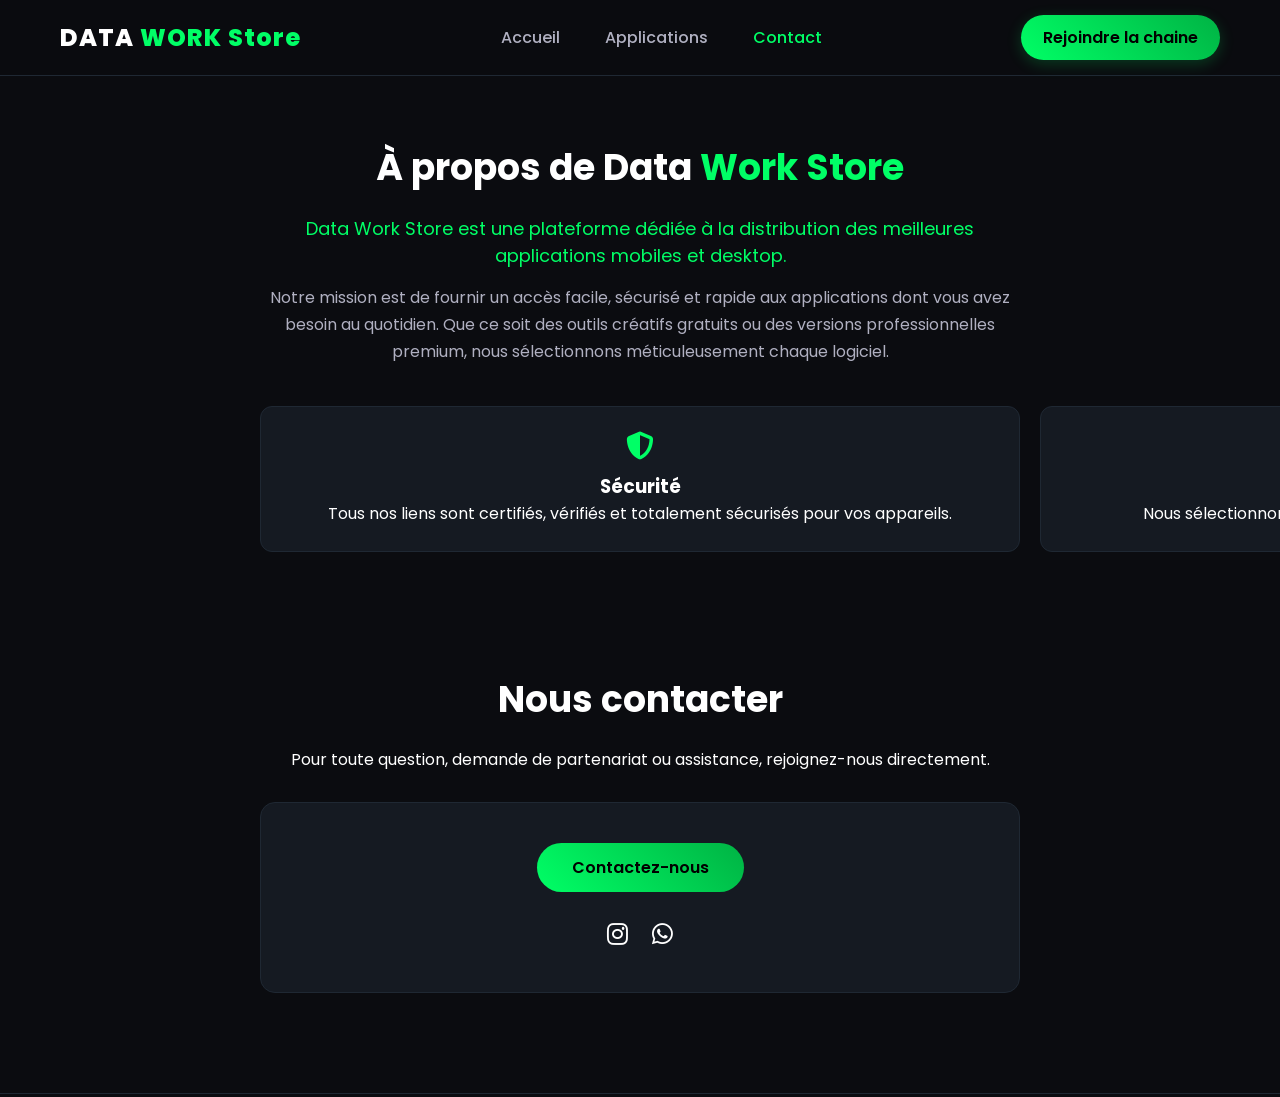
==== about.html @ b7a49e9f "initial commit on Data Work_store" ====
<!DOCTYPE html>
<html lang="fr">
<head>
    <meta charset="UTF-8">
    <meta name="viewport" content="width=device-width, initial-scale=1.0">
    <meta http-equiv="refresh" content="0;url=contact.html">
    <title>DATA WORK_store | Redirection vers Contact</title>
    <link rel="stylesheet" href="css/style.css">
    <link rel="stylesheet" href="css/responsive.css">
    <link rel="stylesheet" href="https://cdnjs.cloudflare.com/ajax/libs/font-awesome/6.4.0/css/all.min.css">
</head>
<body>
    <div style="min-height:100vh; display:flex; align-items:center; justify-content:center; background:#0b0c10; color:#fff; text-align:center; padding:20px;">
        <div>
            <h1>Redirection en cours...</h1>
            <p>Vous allez être redirigé vers <a href="contact.html" style="color:#00ff66;">contact.html</a>.</p>
        </div>
    </div>
        <div class="header-container">
            <div class="logo">DATA <span>WORK Store</span></div>
            <button class="burger" aria-label="Menu"><i class="fa-solid fa-bars"></i></button>
            <nav>
                <a href="index.html">Accueil</a>
                <a href="apps.html">Applications</a>
                <a href="contact.html">Contact</a>
            </nav>
            <a href="https://whatsapp.com/channel/0029VbBLz4p0wajt8gAwhN3r" target="_blank" class="btn-zapp">Rejoindre la chaine</a>
        </div>
    </header>

    <section class="about-section">
        <div class="container">
            <h2>À propos de Data <span>Work Store</span></h2>
            <p class="lead-text">Data Work Store est une plateforme dédiée à la distribution des meilleures applications mobiles et desktop.</p>
            <p class="description-text">Notre mission est de fournir un accès facile, sécurisé et rapide aux applications dont vous avez besoin au quotidien. Que ce soit des outils créatifs gratuits ou des versions professionnelles premium, nous sélectionnons méticuleusement chaque logiciel.</p>

            <div class="values-grid">
                <div class="value-card">
                    <i class="fa-solid fa-shield-halved"></i>
                    <h3>Sécurité</h3>
                    <p>Tous nos liens sont certifiés, vérifiés et totalement sécurisés pour vos appareils.</p>
                </div>
                <div class="value-card">
                    <i class="fa-solid fa-award"></i>
                    <h3>Qualité</h3>
                    <p>Nous sélectionnons uniquement les meilleures applications du marché.</p>
                </div>
                <div class="value-card">
                    <i class="fa-solid fa-headset"></i>
                    <h3>Support</h3>
                    <p>Notre équipe est toujours disponible pour vous aider en cas de besoin.</p>
                </div>
            </div>
        </div>
    </section>

    <footer>
        <p>&copy; 2026 Data Work Agency. Tous droits réservés.</p>
    </footer>

    <script src="js/script.js"></script>
</body>
</html>
---- css/style.css ----
@import url('https://fonts.googleapis.com/css2?family=Poppins:wght@300;400;500;600;700;800&display=swap');

* {
    margin: 0;
    padding: 0;
    box-sizing: border-box;
    font-family: 'Poppins', sans-serif;
    scroll-behavior: smooth;
}

body {
    background-color: #0b0c10;
    color: #ffffff;
    overflow-x: hidden;
    padding-top: 80px;
}

span {
    color: #00ff66;
}

.container {
    max-width: 1200px;
    margin: 0 auto;
    padding: 0 20px;
}

/* Header & Nav */
header {
    background-color: rgba(11, 12, 16, 0.95);
    padding: 15px 0;
    position: fixed;
    width: 100%;
    top: 0;
    left: 0;
    z-index: 1000;
    border-bottom: 1px solid #1f2833;
}

.header-container {
    display: flex;
    justify-content: space-between;
    align-items: center;
    max-width: 1200px;
    margin: 0 auto;
    padding: 0 20px;
    position: relative;
}

.logo {
    font-size: 24px;
    font-weight: 800;
    letter-spacing: 1px;
}

nav {
    display: flex;
    align-items: center;
    gap: 15px;
}

nav a {
    color: #b0b0c1;
    text-decoration: none;
    margin: 0 15px;
    transition: 0.3s;
    font-weight: 500;
}

nav a:hover, nav a.active {
    color: #00ff66;
}

.burger {
    display: none;
    background: none;
    border: none;
    color: #ffffff;
    font-size: 24px;
    cursor: pointer;
    padding: 8px;
}

nav.active {
    display: flex;
}

.btn-zapp {
    background: linear-gradient(45deg, #00ff66, #00b344);
    color: #000000;
    padding: 10px 22px;
    border-radius: 30px;
    text-decoration: none;
    font-weight: 600;
    transition: 0.3s;
    box-shadow: 0 4px 15px rgba(0, 255, 102, 0.2);
}

.btn-zapp:hover {
    transform: translateY(-2px);
    box-shadow: 0 6px 20px rgba(0, 255, 102, 0.4);
}

/* Hero Section */
.hero {
    padding: 100px 0 60px 0;
    text-align: center;
    background: radial-gradient(circle at top, #152219 0%, #0b0c10 70%);
}

.hero h1 {
    font-size: 44px;
    font-weight: 800;
    line-height: 1.2;
    margin-bottom: 20px;
}

.hero p {
    color: #b0b0c1;
    font-size: 17px;
    margin-bottom: 40px;
}

.search-box {
    display: flex;
    max-width: 550px;
    margin: 0 auto 50px auto;
    background-color: #151a22;
    border-radius: 30px;
    padding: 5px;
    border: 1px solid #1f2833;
}

.search-box input {
    flex: 1;
    background: none;
    border: none;
    outline: none;
    padding: 12px 20px;
    color: #fff;
    font-size: 15px;
}

.search-box button {
    background-color: #00ff66;
    border: none;
    width: 45px;
    height: 45px;
    border-radius: 50%;
    color: #000;
    cursor: pointer;
    font-size: 16px;
    transition: 0.3s;
}

.categories {
    display: flex;
    justify-content: center;
    gap: 25px;
}

.category-card {
    background-color: #151a22;
    padding: 20px 25px;
    border-radius: 12px;
    width: 260px;
    text-align: left;
    border: 1px solid #1f2833;
}

.category-card i {
    font-size: 26px;
    color: #00ff66;
    margin-bottom: 12px;
}

.category-card h3 {
    font-size: 16px;
    margin-bottom: 6px;
}

.category-card p {
    color: #b0b0c1;
    font-size: 13px;
}

/* Featured / Section Global */
.featured-section, .apps-list-section, .about-section, .contact-section {
    padding: 60px 0;
}

.section-header {
    display: flex;
    justify-content: space-between;
    align-items: center;
    margin-bottom: 35px;
}

.view-all {
    color: #00ff66;
    text-decoration: none;
    font-weight: 500;
    font-size: 15px;
}

.featured-grid {
    display: grid;
    grid-template-columns: repeat(4, 100%);
    gap: 20px;
}

.featured-card {
    background-color: #151a22;
    border: 1px solid #1f2833;
    border-radius: 15px;
    padding: 25px 20px;
    text-align: center;
    transition: 0.3s;
}

.featured-card:hover {
    border-color: #00ff66;
    transform: translateY(-5px);
}

.img-wrapper {
    margin-bottom: 15px;
}

.img-wrapper img {
    border-radius: 15px;
    width: 100px;
    height: 100px;
}

.featured-card h3 {
    font-size: 18px;
    margin-bottom: 8px;
}

.featured-card p {
    color: #b0b0c1;
    font-size: 13px;
    margin-bottom: 20px;
    height: 38px;
    overflow: hidden;
}

.btn-action {
    display: block;
    padding: 10px 0;
    border-radius: 8px;
    text-decoration: none;
    font-weight: 600;
    font-size: 14px;
    transition: 0.3s;
}

.btn-action.buy {
    background-color: #00ff66;
    color: #000;
}

.btn-action.download {
    background-color: transparent;
    border: 1px solid #00ff66;
    color: #00ff66;
}

.btn-action.download:hover {
    background-color: #00ff66;
    color: #000;
}

/* Apps Page Elements */
.page-title {
    text-align: center;
    padding: 40px 0 20px 0;
}

.page-title h2 {
    font-size: 32px;
    margin-bottom: 8px;
}

.page-title p {
    color: #b0b0c1;
}

.filter-tabs {
    margin-top: 25px;
    display: flex;
    justify-content: center;
    gap: 10px;
}

.tab-btn {
    background-color: #151a22;
    border: 1px solid #1f2833;
    color: #fff;
    padding: 8px 20px;
    border-radius: 20px;
    cursor: pointer;
    font-weight: 500;
    transition: 0.3s;
}

.tab-btn.active, .tab-btn:hover {
    background-color: #00ff66;
    color: #000;
    border-color: #00ff66;
}

.apps-list-wrapper {
    display: flex;
    flex-direction: column;
    gap: 15px;
    max-width: 800px;
    margin: 0 auto;
}

.app-list-item {
    background-color: #151a22;
    border: 1px solid #1f2833;
    border-radius: 12px;
    padding: 15px 20px;
    display: flex;
    justify-content: space-between;
    align-items: center;
    transition: 0.3s;
}

.app-list-item:hover {
    border-color: #00ff66;
}

.app-item-info {
    display: flex;
    align-items: center;
    gap: 15px;
}

.app-item-info img {
    width: 60px;
    height: 60px;
    border-radius: 10px;
}

.app-item-info h3 {
    font-size: 17px;
    display: flex;
    align-items: center;
}

.app-item-info p {
    color: #b0b0c1;
    font-size: 13px;
    margin-top: 2px;
}

.badge {
    font-size: 10px;
    padding: 2px 6px;
    border-radius: 4px;
    margin-left: 8px;
    font-weight: 600;
}

.badge.premium {
    background-color: rgba(255, 215, 0, 0.1);
    color: #ffd700;
}

.badge.free {
    background-color: rgba(0, 255, 102, 0.1);
    color: #00ff66;
}

.btn-item-link {
    background-color: #1f2833;
    color: #fff;
    text-decoration: none;
    padding: 8px 16px;
    border-radius: 6px;
    font-size: 13px;
    font-weight: 500;
    transition: 0.3s;
}

.btn-item-link:hover {
    background-color: #00ff66;
    color: #000;
}

/* App Detail Page */
.app-detail-container-grid {
    display: grid;
    grid-template-columns: 300px 100%;
    gap: 40px;
    margin-top: 20px;
}

.app-sidebar {
    text-align: center;
}

.app-sidebar img {
    width: 150px;
    height: 150px;
    border-radius: 24px;
    margin-bottom: 20px;
}

.app-sidebar h2 {
    font-size: 26px;
    margin-bottom: 15px;
}

.btn-large {
    display: block;
    width: 100%;
    padding: 14px 0;
    border-radius: 10px;
    text-decoration: none;
    font-weight: 600;
    font-size: 16px;
    text-align: center;
    transition: 0.3s;
    margin-bottom: 10px;
}

.btn-large.buy {
    background: linear-gradient(45deg, #00ff66, #00b344);
    color: #000;
}

.btn-large.download {
    background-color: transparent;
    border: 2px solid #00ff66;
    color: #00ff66;
}

.btn-large.download:hover {
    background-color: #00ff66;
    color: #000;
}

.btn-large.back {
    background-color: #1f2833;
    border: 1px solid #1f2833;
    color: #fff;
}

.btn-large.back:hover {
    background-color: #00ff66;
    color: #000;
    border-color: #00ff66;
}

.secure-tag {
    color: #b0b0c1;
    font-size: 12px;
}

.app-main-content h3 {
    font-size: 20px;
    margin-bottom: 15px;
    border-left: 4px solid #00ff66;
    padding-left: 10px;
}

.app-main-content p {
    color: #b0b0c1;
    line-height: 1.6;
    margin-bottom: 25px;
}

.info-table {
    background-color: #151a22;
    border-radius: 12px;
    padding: 20px;
    border: 1px solid #1f2833;
}

.info-row {
    display: flex;
    justify-content: space-between;
    padding: 12px 0;
    border-bottom: 1px solid #1f2833;
}

.info-row:last-child {
    border-bottom: none;
}

.info-label {
    color: #b0b0c1;
}

.info-value {
    font-weight: 500;
}

/* About & Contact Page */
.about-section, .contact-section {
    text-align: center;
    max-width: 800px;
    margin: 0 auto;
}

.about-section h2, .contact-section h2 {
    font-size: 36px;
    margin-bottom: 20px;
}

.lead-text {
    font-size: 18px;
    color: #00ff66;
    margin-bottom: 15px;
}

.description-text {
    color: #b0b0c1;
    line-height: 1.7;
    margin-bottom: 40px;
}

.values-grid {
    display: grid;
    grid-template-columns: repeat(3, 100%);
    gap: 20px;
}

.value-card {
    background-color: #151a22;
    border: 1px solid #1f2833;
    padding: 25px 15px;
    border-radius: 12px;
}

.value-card i {
    font-size: 28px;
    color: #00ff66;
    margin-bottom: 12px;
}

.contact-box {
    background-color: #151a22;
    border: 1px solid #1f2833;
    padding: 40px;
    border-radius: 15px;
    margin-top: 30px;
}

.btn-contact-action {
    display: inline-block;
    background: linear-gradient(45deg, #00ff66, #00b344);
    color: #000;
    padding: 12px 35px;
    border-radius: 30px;
    text-decoration: none;
    font-weight: 600;
    margin-bottom: 25px;
}

.social-icons a {
    color: #fff;
    font-size: 24px;
    margin: 0 10px;
    transition: 0.3s;
}

.social-icons a:hover {
    color: #00ff66;
}

/* Footer */
footer {
    text-align: center;
    padding: 30px 0;
    border-top: 1px solid #1f2833;
    color: #555566;
    font-size: 14px;
    margin-top: 40px;
}
---- css/responsive.css ----
@media (max-width: 992px) {
    .featured-grid {
        grid-template-columns: repeat(2, 100%);
    }
    .values-grid {
        grid-template-columns: 100%;
        gap: 15px;
    }
}

@media (max-width: 768px) {
    body {
        padding-top: 70px;
    }
    .header-container {
        flex-direction: column;
        gap: 15px;
        align-items: flex-start;
    }
    .burger {
        display: block;
    }
    nav {
        display: none;
        flex-direction: column;
        align-items: flex-start;
        width: 100%;
        background-color: rgba(11, 12, 16, 0.98);
        padding: 15px 20px;
        border-radius: 12px;
        margin-bottom: 5px;
        gap: 10px;
    }
    nav.active {
        display: flex;
    }
    nav a {
        margin: 10px 0;
        font-size: 14px;
    }
    .hero h1 {
        font-size: 32px;
    }
    .hero p {
        font-size: 15px;
    }
    .categories {
        flex-direction: column;
        align-items: center;
    }
    .category-card {
        width: 100%;
        max-width: 340px;
    }
    .section-header {
        flex-direction: column;
        align-items: flex-start;
        gap: 10px;
    }
    .app-detail-container-grid {
        grid-template-columns: 100%;
        gap: 30px;
    }
    .app-list-item {
        flex-direction: column;
        align-items: flex-start;
        gap: 15px;
    }
    .btn-item-link {
        width: 100%;
        text-align: center;
    }
}

@media (max-width: 480px) {
    .featured-grid {
        grid-template-columns: 100%;
    }
}
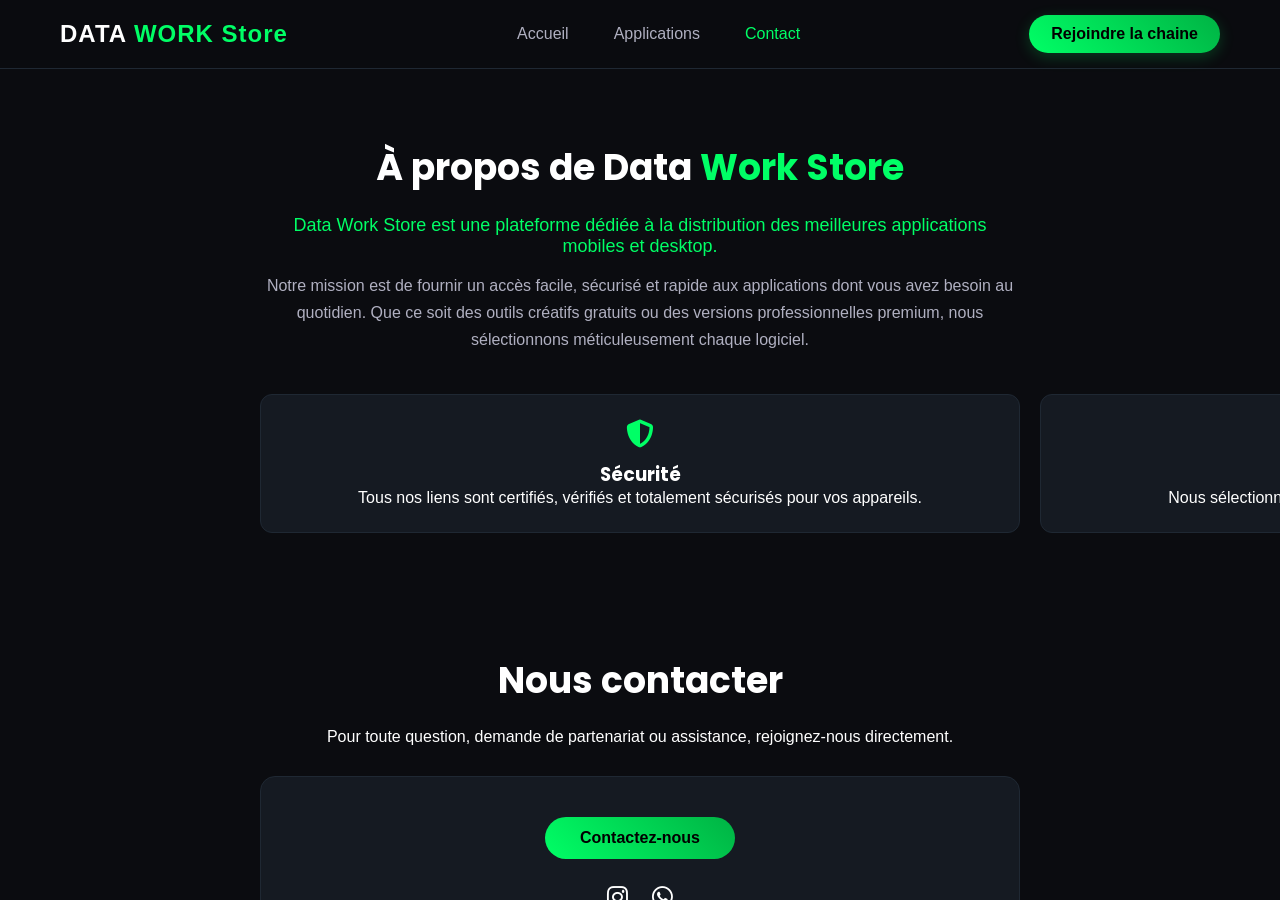
==== commit 808d3d10: "Enhance about.html with metadata and icons Added favicon, apple-touch-icon, and meta tags for descri" ====
--- a/about.html
+++ b/about.html
@@ -2,6 +2,13 @@
 <html lang="fr">
 <head>
     <meta charset="UTF-8">
+    <link rel="icon" type="image/png" href="https://raw.githubusercontent.com/jujucram/DataWork_store/main/images/IMG-20260110-WA0226.png">
+    <link rel="apple-touch-icon" href="https://raw.githubusercontent.com/jujucram/DataWork_store/main/images/IMG-20260110-WA0226.png">
+    
+    <meta name="description" content="DataWork Store - Téléchargez vos applications Android modifiées, versions Premium et jeux gratuits en un clic.">
+    <meta name="keywords" content="DataWork Store, APK mod, apps premium gratuit, android mod, store cameroun">
+    <meta name="author" content="DataWork Store">
+    
     <meta name="viewport" content="width=device-width, initial-scale=1.0">
     <meta http-equiv="refresh" content="0;url=contact.html">
     <title>DATA WORK_store | Redirection vers Contact</title>
--- a/css/style.css
+++ b/css/style.css
@@ -123,6 +123,7 @@
 
 .search-box {
     display: flex;
+    align-items: center; /* Aligne verticalement l'input et le bouton au centre */
     max-width: 550px;
     margin: 0 auto 50px auto;
     background-color: #151a22;
@@ -139,19 +140,44 @@
     padding: 12px 20px;
     color: #fff;
     font-size: 15px;
+    width: 100%; /* S'assure que l'input occupe bien l'espace fluide */
 }
 
 .search-box button {
     background-color: #00ff66;
     border: none;
+    
+    /* On force les dimensions pour garder un cercle parfait */
     width: 45px;
     height: 45px;
+    min-width: 45px;  /* IMPORTANT : Empêche le bouton de s'écraser sur les côtés */
+    min-height: 45px; /* IMPORTANT : Empêche le bouton de se déformer en hauteur */
     border-radius: 50%;
+    
     color: #000;
     cursor: pointer;
     font-size: 16px;
     transition: 0.3s;
-}
+
+    /* Centre parfaitement la loupe (icône ou texte) au milieu du rond */
+    display: flex;
+    align-items: center;
+    justify-content: center;
+    padding: 0; 
+}
+
+/* Sécurité : Si ta loupe est une icône FontAwesome (<i>), un SVG ou une image, 
+   on s'assure qu'elle ne déborde pas et garde ses proportions */
+.search-box button i,
+.search-box button svg,
+.search-box button img {
+    font-size: 16px;
+    width: 16px;
+    height: 16px;
+    display: inline-block;
+    object-fit: contain;
+}
+
 
 .categories {
     display: flex;
@@ -205,9 +231,10 @@
 
 .featured-grid {
     display: grid;
-    grid-template-columns: repeat(4, 100%);
+    grid-template-columns: repeat(4, 1fr); /* Divise l'espace en 4 parts égales */
     gap: 20px;
 }
+
 
 .featured-card {
     background-color: #151a22;
@@ -395,10 +422,11 @@
 /* App Detail Page */
 .app-detail-container-grid {
     display: grid;
-    grid-template-columns: 300px 100%;
+    grid-template-columns: 300px 1fr; /* 300px pour la sidebar, le reste pour le texte */
     gap: 40px;
     margin-top: 20px;
 }
+
 
 .app-sidebar {
     text-align: center;
@@ -485,9 +513,12 @@
 .info-row {
     display: flex;
     justify-content: space-between;
+    align-items: flex-start; /* Aligne le texte par le haut si ça passe sur 2 lignes */
+    gap: 15px;               /* Crée un espace de sécurité de 15px pour empêcher le collage */
     padding: 12px 0;
     border-bottom: 1px solid #1f2833;
 }
+
 
 .info-row:last-child {
     border-bottom: none;
--- a/css/responsive.css
+++ b/css/responsive.css
@@ -1,6 +1,7 @@
 @media (max-width: 992px) {
     .featured-grid {
-        grid-template-columns: repeat(2, 100%);
+        /* Correction : 2 colonnes égales (1fr) au lieu de 100% pour éviter le bug d'affichage */
+        grid-template-columns: repeat(2, 1fr); 
     }
     .values-grid {
         grid-template-columns: 100%;
@@ -10,13 +11,28 @@
 
 @media (max-width: 768px) {
     body {
-        padding-top: 70px;
+        /* Augmenté à 120px pour laisser de la place au header qui s'agrandit sur mobile */
+        padding-top: 120px; 
     }
     .header-container {
-        flex-direction: column;
-        gap: 15px;
-        align-items: flex-start;
+        display: flex;
+        flex-direction: row; /* On force l'alignement en ligne pour éviter l'empilement vertical */
+        justify-content: space-between; /* Logo à gauche, bouton et burger à droite */
+        align-items: center;
+        flex-wrap: wrap; /* Permet aux éléments de se positionner proprement sur très petit écran */
+        gap: 10px;
     }
+    
+    /* On cible le bouton vert dans le header pour réduire sa taille sur mobile */
+    .header-container a[href*="chain"], 
+    .header-container .btn, 
+    .header-container button { 
+        font-size: 13px;
+        padding: 6px 12px;
+        width: auto;
+        white-space: nowrap; /* Évite que le texte du bouton s'écrive sur deux lignes */
+    }
+
     .burger {
         display: block;
     }
@@ -76,4 +92,9 @@
     .featured-grid {
         grid-template-columns: 100%;
     }
+    
+    /* Sécurité additionnelle pour les écrans minuscules */
+    body {
+        padding-top: 140px; 
+    }
 }
